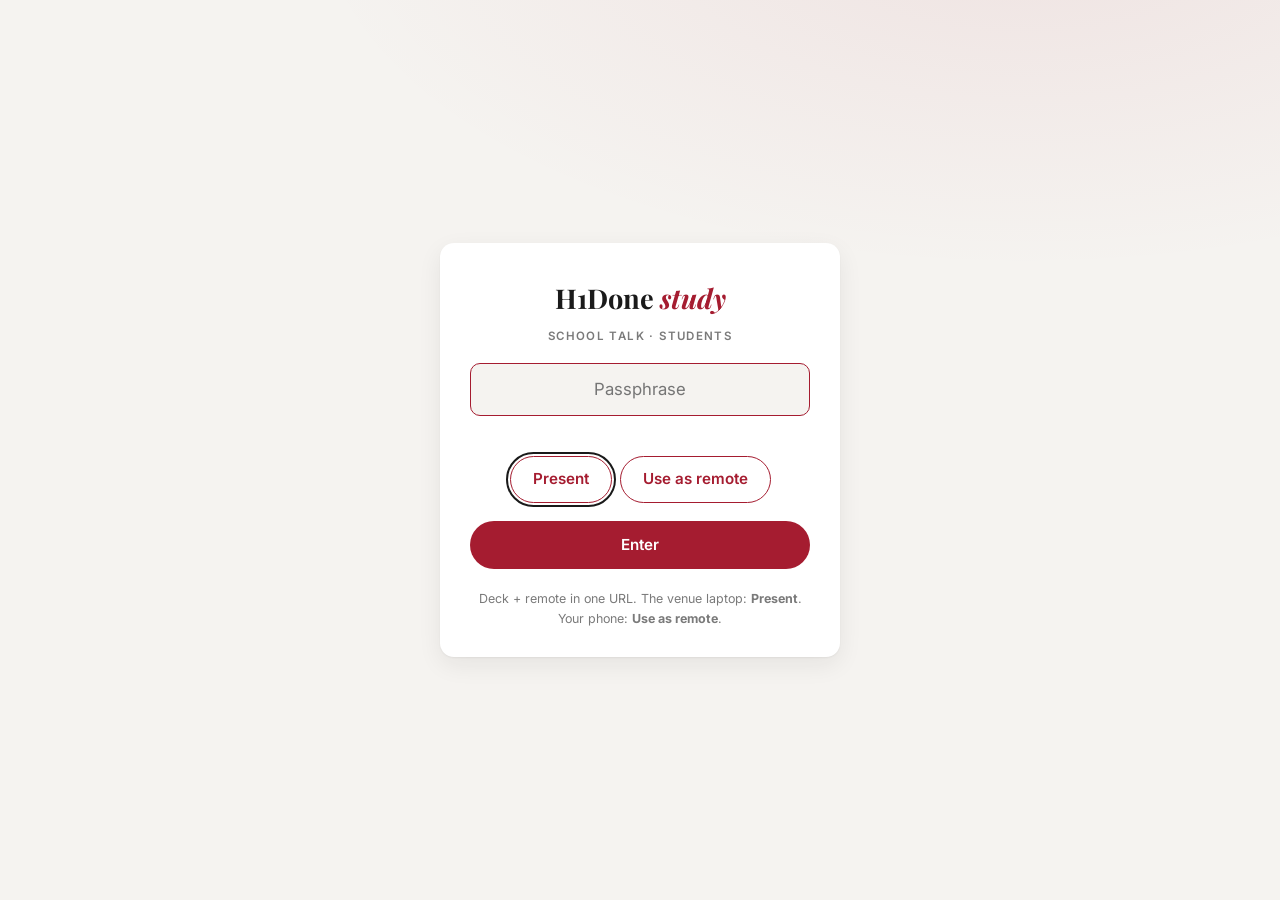
==== talk/index.html @ 98d1bc19 "feat(talk): talk platform + student deck + phone remote (Ballybunion Fri 18) - One URL: password gat" ====
<!doctype html>
<html lang="en-IE">
<head>
  <meta charset="utf-8">
  <meta name="viewport" content="width=device-width, initial-scale=1, viewport-fit=cover">
  <title>H1Done Talk — Study Smarter with AI</title>
  <meta name="description" content="H1Done school talk deck — student session. Study smarter with AI, not harder.">
  <meta name="theme-color" content="#A51C30">
  <meta name="robots" content="noindex">
  <link rel="preconnect" href="https://fonts.googleapis.com">
  <link rel="preconnect" href="https://fonts.gstatic.com" crossorigin>
  <link href="https://fonts.googleapis.com/css2?family=Inter:wght@400;500;600;700;800;900&family=Playfair+Display:ital,wght@0,500;0,600;0,700;1,500;1,600&display=swap" rel="stylesheet">
  <link rel="stylesheet" href="talk.css">
</head>
<body>
  <div id="app" class="app"></div>
  <div id="toast" class="toast" role="status" aria-live="polite"></div>
  <script src="vendor/mqtt.min.js"></script>
  <script src="app.js"></script>
</body>
</html>
---- talk/talk.css ----
/* H1Done Talk — deck + remote. Brand tokens reused from the H1Done Projects demo. */

:root {
  --crimson: #A51C30;
  --crimson-dark: #8B1728;
  --accent: #C4354A;
  --bg: #F5F3F0;
  --bg-alt: #E8E4E0;
  --card: #FFFFFF;
  --ink: #1A1A1A;
  --muted: #7A7A7A;
  --ok: #2E7D4F;
  --stalled: #C77D1F;
  --stuck: #B3372E;
  --raised: #1F7A8C;
  --radius: 14px;
  --shadow: 0 1px 2px rgba(26, 26, 26, 0.05), 0 8px 24px rgba(26, 26, 26, 0.07);
}

* { box-sizing: border-box; }
html { -webkit-text-size-adjust: 100%; }

html[data-theme="dark"] {
  --crimson: #E0687C;
  --crimson-dark: #C4354A;
  --accent: #E0687C;
  --bg: #16181D;
  --bg-alt: #262A32;
  --card: #1D2027;
  --ink: #ECEDEF;
  --muted: #9AA1AD;
  --ok: #6FCE97;
  --stalled: #E5A44F;
  --stuck: #E0687C;
  --raised: #6BB8CB;
  --shadow: 0 1px 2px rgba(0, 0, 0, 0.4), 0 8px 24px rgba(0, 0, 0, 0.35);
}

body {
  margin: 0;
  background: var(--bg);
  color: var(--ink);
  font: 16px/1.6 "Inter", system-ui, -apple-system, sans-serif;
  overflow: hidden;
  height: 100vh;
  height: 100dvh;
}

h1, h2, h3 { font-family: "Playfair Display", Georgia, serif; line-height: 1.18; letter-spacing: -0.01em; }
a { color: var(--crimson); text-decoration: none; }
a:hover { text-decoration: underline; }

/* ---------- app shell ---------- */

.app { height: 100vh; height: 100dvh; }

.view { height: 100vh; height: 100dvh; display: flex; flex-direction: column; }

/* ---------- gate ---------- */

.gate-wrap {
  height: 100vh; height: 100dvh;
  display: flex; align-items: center; justify-content: center;
  padding: 20px;
  background:
    radial-gradient(1200px 600px at 80% -10%, rgba(165, 28, 48, 0.08), transparent 60%),
    var(--bg);
}

.gate-card {
  background: var(--card); border-radius: var(--radius); box-shadow: var(--shadow);
  padding: 34px 30px 28px; width: 100%; max-width: 400px; text-align: center;
}

.gate-brand { font-family: "Playfair Display", Georgia, serif; font-weight: 700; font-size: 1.7rem; }
.gate-brand span { color: var(--crimson); font-style: italic; }
.gate-kicker { font-size: 0.72rem; font-weight: 600; text-transform: uppercase; letter-spacing: 0.12em; color: var(--muted); margin: 6px 0 18px; }

.gate-input {
  width: 100%; font: inherit; font-size: 1.05rem; text-align: center;
  padding: 12px 14px; border-radius: 10px; border: 1.5px solid var(--bg-alt);
  background: var(--bg); color: var(--ink); outline: none;
}
.gate-input:focus { border-color: var(--crimson); }
.gate-err { color: var(--stuck); font-size: 0.85rem; min-height: 1.2em; margin: 8px 0 4px; }

.btn {
  display: inline-block; font: inherit; font-weight: 600; font-size: 0.95rem;
  background: var(--crimson); color: #fff; border: none; border-radius: 999px;
  padding: 12px 26px; cursor: pointer;
}
.btn:hover { background: var(--crimson-dark); }
.btn:disabled { opacity: 0.5; cursor: default; }
.btn.ghost {
  background: transparent; color: var(--crimson);
  border: 1.5px solid var(--crimson); padding: 10px 22px;
}
.btn.small { padding: 8px 16px; font-size: 0.85rem; }
.btn.full { width: 100%; }

.gate-role { margin-top: 16px; display: flex; gap: 8px; justify-content: center; }
.gate-role .btn.active { outline: 2px solid var(--ink); outline-offset: 2px; }

.gate-foot { margin-top: 20px; font-size: 0.78rem; color: var(--muted); }

/* ---------- deck ---------- */

.deck-head {
  display: flex; align-items: center; justify-content: space-between; gap: 12px;
  padding: 10px 18px;
}

.deck-brand { font-family: "Playfair Display", Georgia, serif; font-weight: 700; font-size: 1.05rem; color: var(--ink); white-space: nowrap; }
.deck-brand span { color: var(--crimson); font-style: italic; }

.head-btns { display: flex; align-items: center; gap: 6px; }
.icon-btn {
  font: inherit; font-size: 0.8rem; font-weight: 600; color: var(--muted);
  background: transparent; border: 1px solid var(--bg-alt); border-radius: 999px;
  padding: 5px 12px; cursor: pointer; white-space: nowrap;
}
.icon-btn:hover { color: var(--crimson); border-color: var(--crimson); }
.icon-btn.on { color: #fff; background: var(--crimson); border-color: var(--crimson); }

.deck-stage { flex: 1; position: relative; overflow: hidden; }

.slide {
  position: absolute; inset: 0;
  padding: 0 7vw;
  display: none; flex-direction: column; justify-content: center; align-items: flex-start;
  overflow-y: auto;
}
.slide.on { display: flex; }
.slide.centered { align-items: center; text-align: center; }

.eyebrow {
  font-size: clamp(10px, 1.4vh, 13px); font-weight: 700; text-transform: uppercase;
  letter-spacing: 0.16em; color: var(--crimson); margin: 0 0 1.6vh;
}

.slide h1 {
  font-size: clamp(28px, 7.2vh, 66px); margin: 0 0 2vh; font-weight: 600;
}
.slide h2 {
  font-size: clamp(22px, 5.4vh, 48px); margin: 0 0 2.4vh; font-weight: 600;
}
.slide .sub { font-size: clamp(14px, 2.2vh, 20px); color: var(--muted); margin: 0 0 2.6vh; max-width: 60ch; }

.italic { font-style: italic; }
.crim { color: var(--crimson); }
.mut { color: var(--muted); }

/* title slide */
.title-brand { font-family: "Playfair Display", Georgia, serif; font-weight: 700; font-size: clamp(30px, 7vh, 62px); }
.title-brand span { color: var(--crimson); font-style: italic; }
.title-rule { width: 64px; height: 4px; background: var(--crimson); border-radius: 2px; margin: 2.4vh 0; }

/* hook stat cards */
.stats { display: grid; grid-template-columns: repeat(4, 1fr); gap: clamp(10px, 1.6vw, 22px); width: 100%; margin: 1vh 0 2.2vh; }
.stat {
  background: var(--card); border-radius: var(--radius); box-shadow: var(--shadow);
  padding: clamp(10px, 1.8vh, 20px) clamp(12px, 1.4vw, 20px);
  border-top: 4px solid var(--crimson);
}
.stat .big { font-size: clamp(20px, 4.2vh, 42px); font-weight: 800; letter-spacing: -0.02em; white-space: nowrap; }
.stat .big .vs { color: var(--muted); font-weight: 600; font-size: 0.6em; }
.stat .big .bad { color: var(--crimson); }
.stat .big .good { color: var(--ok); }
.stat p { font-size: clamp(10px, 1.55vh, 14px); color: var(--muted); margin: 0.8vh 0 0; line-height: 1.45; }

/* technique slides */
.tech-head { display: flex; align-items: baseline; gap: 14px; flex-wrap: wrap; }
.tech-num { font-family: "Playfair Display", Georgia, serif; font-style: italic; font-size: clamp(22px, 5.4vh, 48px); color: var(--crimson); }
.tools { display: flex; gap: 10px; flex-wrap: wrap; margin: 1.6vh 0 2vh; }
.tool-chip {
  background: var(--card); border: 1px solid var(--bg-alt); border-radius: 999px;
  box-shadow: var(--shadow); padding: 0.9vh 18px;
  font-size: clamp(11px, 1.8vh, 16px); font-weight: 600; color: var(--ink); white-space: nowrap;
}
.tool-chip b { color: var(--crimson); font-weight: 700; }
.tech-steps { margin: 0; padding: 0; list-style: none; width: 100%; max-width: 900px; }
.tech-steps li {
  position: relative; padding-left: 30px; margin: 0 0 1.5vh;
  font-size: clamp(13px, 2.2vh, 20px); line-height: 1.5;
}
.tech-steps li::before {
  content: ""; position: absolute; left: 0; top: 0.55em;
  width: 10px; height: 10px; border-radius: 50%; background: var(--crimson);
}
.trap {
  border-left: 5px solid var(--stalled); background: var(--card); border-radius: 0 12px 12px 0;
  box-shadow: var(--shadow); padding: 1.4vh 20px; margin-top: 1.8vh; max-width: 900px; width: 100%;
  font-size: clamp(12px, 1.9vh, 17px);
}
.trap b { text-transform: uppercase; font-size: 0.72em; letter-spacing: 0.1em; color: var(--stalled); display: block; margin-bottom: 2px; }

/* why slide: two columns */
.why-grid { display: grid; grid-template-columns: 1fr 1fr; gap: clamp(12px, 1.6vw, 24px); width: 100%; margin-bottom: 2vh; }
.why-col { border-radius: var(--radius); padding: clamp(12px, 2vh, 22px); min-height: 20vh; }
.why-col.win { background: rgba(46, 125, 79, 0.08); border: 1.5px solid rgba(46, 125, 79, 0.35); }
.why-col.cost { background: rgba(179, 55, 46, 0.07); border: 1.5px solid rgba(179, 55, 46, 0.3); }
.why-col h3 { font-size: clamp(15px, 2.6vh, 22px); margin: 0 0 1vh; }
.why-col h3 .mark { font-family: "Playfair Display", serif; font-style: italic; font-size: 1.5em; margin-right: 8px; }
.why-col.win h3 .mark { color: var(--ok); }
.why-col.cost h3 .mark { color: var(--stuck); }
.why-line { border-bottom: 1.5px dashed var(--bg-alt); height: 4.6vh; }
.why-example {
  font-size: clamp(11px, 1.8vh, 16px); color: var(--muted); background: var(--card);
  border-radius: 10px; padding: 1.2vh 16px; max-width: 900px; width: 100%; box-shadow: var(--shadow);
}
.why-example .lab { text-transform: uppercase; font-size: 0.68em; letter-spacing: 0.12em; font-weight: 700; color: var(--crimson); display: block; margin-bottom: 2px; }

/* demo slide */
.qr-box { background: #fff; border-radius: 12px; padding: 10px; box-shadow: var(--shadow); width: clamp(150px, 24vh, 240px); }
.qr-box img { display: block; width: 100%; border-radius: 6px; }
.demo-split { display: flex; gap: clamp(20px, 4vw, 60px); align-items: center; }
.demo-copy { max-width: 620px; }

/* close slide */
.close-tag {
  font-family: "Playfair Display", Georgia, serif; font-style: italic; font-weight: 600;
  font-size: clamp(22px, 5.6vh, 52px); line-height: 1.3; max-width: 26ch; margin: 0 0 3vh;
}
.cta-row { display: flex; gap: 12px; flex-wrap: wrap; justify-content: center; }

/* slide footer strip */
.slide-foot {
  position: absolute; left: 7vw; right: 7vw; bottom: 2.6vh;
  display: flex; justify-content: space-between; align-items: center;
  font-size: clamp(9px, 1.4vh, 12px); color: var(--muted); letter-spacing: 0.08em;
}
.slide-foot .beat { text-transform: uppercase; font-weight: 600; }

/* ladder slide (benchmark bars, from the ai-in-schools deck) */
.brow { display: grid; grid-template-columns: minmax(150px, 250px) 1fr 90px; align-items: center; gap: 12px; margin: 1.4vh 0; }
.brow .lbl { font-size: clamp(11px, 1.8vh, 16px); font-weight: 600; text-align: right; line-height: 1.3; }
.brow .lbl small { display: block; font-weight: 400; color: var(--muted); font-size: 0.78em; }
.track { background: var(--bg-alt); border-radius: 7px; height: clamp(16px, 2.6vh, 26px); position: relative; overflow: hidden; }
.fill { height: 100%; border-radius: 7px; }
.f-r { background: var(--crimson); }
.f-a { background: var(--stalled); }
.f-g { background: var(--ok); }
.brow .val { font-size: clamp(12px, 2vh, 17px); font-weight: 800; font-variant-numeric: tabular-nums; }
.brow .val small { color: var(--muted); font-weight: 600; font-size: 0.78em; display: block; }
.take {
  border-left: 5px solid var(--ok); background: var(--card); border-radius: 0 12px 12px 0;
  box-shadow: var(--shadow); padding: 1.4vh 20px; margin-top: 2vh; max-width: 980px; width: 100%;
  font-size: clamp(13px, 2.2vh, 20px); font-weight: 600;
}

/* stub outline (teacher deck placeholders) */
.stub {
  border: 2px dashed var(--bg-alt); border-radius: var(--radius);
  padding: 3vh 24px; color: var(--muted); width: 100%; max-width: 900px;
  font-size: clamp(12px, 2vh, 17px);
}
.stub b { color: var(--stalled); }

/* placeholder chip */
.ph {
  display: inline-flex; align-items: center; gap: 8px;
  border: 2px dashed var(--stalled); border-radius: 999px;
  color: var(--stalled); font-weight: 600; font-size: clamp(11px, 1.8vh, 15px);
  padding: 1vh 20px; background: transparent; cursor: pointer; font-family: inherit;
}
.ph b { letter-spacing: 0.02em; }

/* ---------- remote ---------- */

.remote { display: flex; flex-direction: column; height: 100vh; height: 100dvh; }
.remote-top {
  padding: 10px 14px; display: flex; align-items: center; justify-content: space-between;
  border-bottom: 1px solid var(--bg-alt);
}
.remote-top .deck-brand { font-size: 0.95rem; }
.remote-status { font-size: 0.68rem; font-weight: 600; letter-spacing: 0.08em; text-transform: uppercase; }
.remote-status .dot { display: inline-block; width: 8px; height: 8px; border-radius: 50%; margin-right: 6px; background: var(--stuck); vertical-align: 1px; }
.remote-status.ok .dot { background: var(--ok); }

.remote-cards { flex: 1; overflow-y: auto; padding: 14px 14px 20px; -webkit-overflow-scrolling: touch; }

.remote-now {
  background: var(--card); border-radius: var(--radius); box-shadow: var(--shadow);
  border-left: 5px solid var(--crimson); padding: 16px 18px; margin-bottom: 14px;
}
.remote-card-k { text-transform: uppercase; letter-spacing: 0.14em; font-size: 0.62rem; font-weight: 700; color: var(--crimson); margin: 0 0 8px; }
.remote-now .rt { font-family: "Playfair Display", Georgia, serif; font-weight: 600; font-size: 1.2rem; line-height: 1.3; }
.remote-notes { margin: 10px 0 0; padding: 0; list-style: none; }
.remote-notes li {
  position: relative; padding-left: 16px; margin-bottom: 7px;
  font-size: 0.86rem; line-height: 1.5; color: var(--ink);
}
.remote-notes li::before { content: ""; position: absolute; left: 0; top: 0.55em; width: 7px; height: 7px; border-radius: 50%; background: var(--crimson); }
.remote-notes li.dim { color: var(--muted); }
.remote-clock {
  font-variant-numeric: tabular-nums; font-weight: 800; color: var(--crimson);
  float: right; font-size: 0.95rem; margin-left: 10px;
}
.remote-next {
  background: var(--card); border-radius: var(--radius); box-shadow: var(--shadow);
  border-left: 5px solid var(--bg-alt); padding: 14px 18px; opacity: 0.85;
}
.remote-next .rt { font-weight: 600; font-size: 1rem; }

.remote-taps { display: flex; gap: 8px; padding: 10px 14px calc(14px + env(safe-area-inset-bottom)); border-top: 1px solid var(--bg-alt); }
.remote-taps .btn { flex: 1; padding: 16px 10px; font-size: 1rem; }
.remote-taps .btn.ghost { flex: 0 0 64px; font-size: 1.2rem; padding: 10px 0; }

/* ---------- toast ---------- */

.toast {
  position: fixed; left: 50%; bottom: 26px; transform: translateX(-50%) translateY(20px);
  background: var(--ink); color: var(--bg); border-radius: 999px; padding: 9px 20px;
  font-size: 0.85rem; font-weight: 500; opacity: 0; pointer-events: none;
  transition: opacity 0.25s, transform 0.25s; z-index: 90; max-width: 88vw; text-align: center;
}
html[data-theme="dark"] .toast { background: var(--card); color: var(--ink); box-shadow: var(--shadow); }
.toast.show { opacity: 1; transform: translateX(-50%) translateY(0); }

/* ---------- print → PDF fallback ---------- */

@media print {
  body { overflow: visible; height: auto; background: #fff; }
  .deck-head, .slide-foot, .remote, .gate-wrap, .toast, .head-btns { display: none !important; }
  .deck-stage { position: static; overflow: visible; }
  .slide {
    display: flex !important; position: relative; inset: auto;
    height: 186mm; min-height: 186mm; max-height: 186mm; overflow: hidden;
    page-break-after: always; break-after: page;
    padding: 0 18mm;
  }
  .slide.centered { text-align: center; align-items: center; }
  .slide h1 { font-size: 34pt; }
  .slide h2 { font-size: 28pt; }
  .stat .big { font-size: 20pt; white-space: normal; }
  .stat p { font-size: 9pt; }
  .slide .sub, .tech-steps li, .why-example, .trap { font-size: 11pt; }
  .tool-chip { font-size: 9pt; padding: 4px 12px; }
  .stats { grid-template-columns: repeat(4, 1fr); gap: 8px; }
  .why-grid { gap: 10px; }
  .why-col { min-height: 60mm; }
  .ph { border-style: solid; border-color: var(--muted); color: var(--muted); }
  .qr-box { width: 42mm; }
  .demo-split { gap: 10mm; }
}
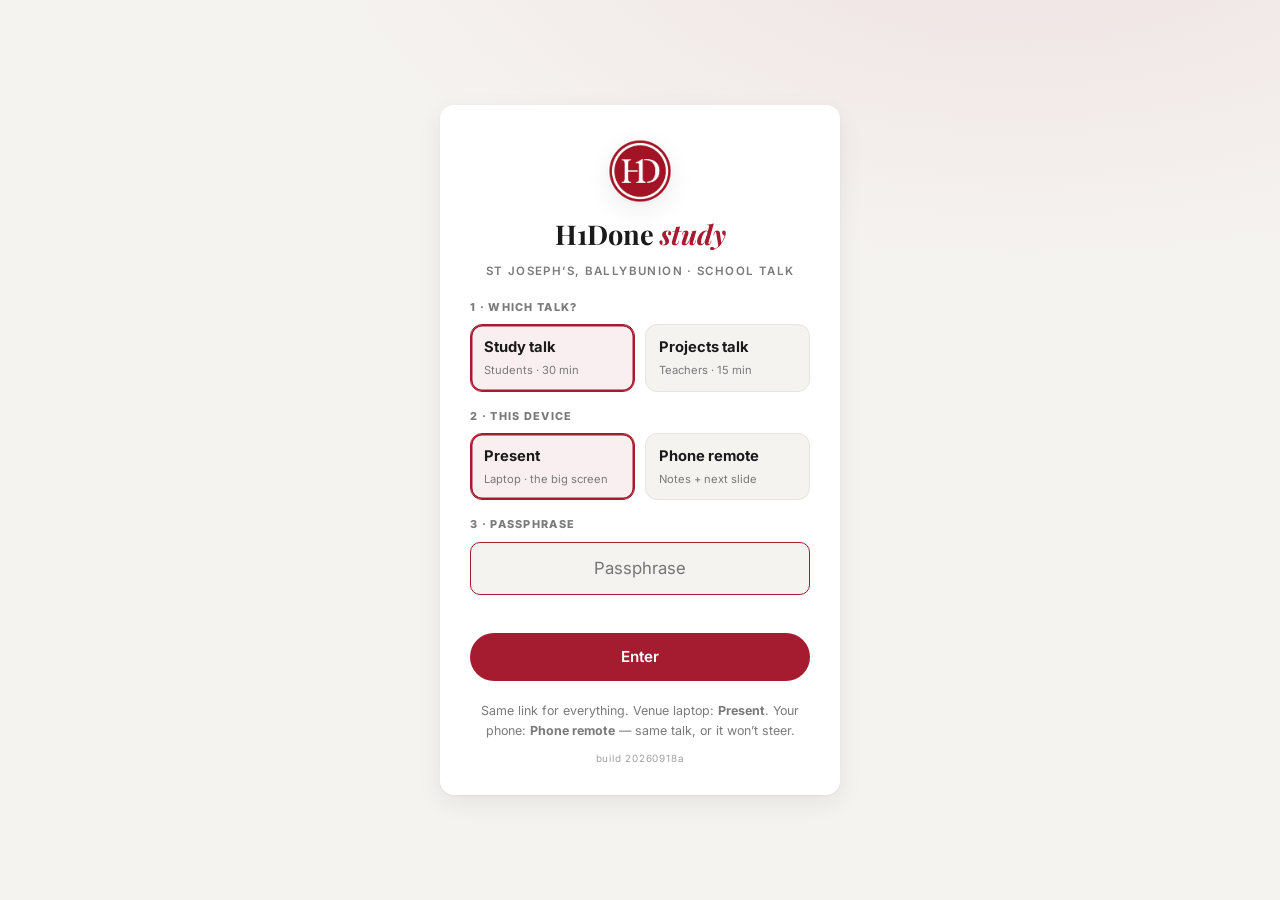
==== commit db152d27: "feat(talk): one launcher for both decks, student post-quiz, room data in the notes - launcher: pick " ====
--- a/talk/index.html
+++ b/talk/index.html
@@ -3,19 +3,20 @@
 <head>
   <meta charset="utf-8">
   <meta name="viewport" content="width=device-width, initial-scale=1, viewport-fit=cover">
-  <title>H1Done Talk — Study Smarter with AI</title>
-  <meta name="description" content="H1Done school talk deck — student session. Study smarter with AI, not harder.">
+  <title>H1Done — school talk</title>
+  <meta name="description" content="H1Done school talk — student study talk and teacher projects talk, one launcher.">
   <meta name="theme-color" content="#A51C30">
   <meta name="robots" content="noindex">
+  <meta http-equiv="Cache-Control" content="no-cache, must-revalidate">
   <link rel="preconnect" href="https://fonts.googleapis.com">
   <link rel="preconnect" href="https://fonts.gstatic.com" crossorigin>
   <link href="https://fonts.googleapis.com/css2?family=Inter:wght@400;500;600;700;800;900&family=Playfair+Display:ital,wght@0,500;0,600;0,700;1,500;1,600&display=swap" rel="stylesheet">
-  <link rel="stylesheet" href="talk.css">
+  <link rel="stylesheet" href="talk.css?v=20260918a">
 </head>
 <body>
   <div id="app" class="app"></div>
   <div id="toast" class="toast" role="status" aria-live="polite"></div>
   <script src="vendor/mqtt.min.js"></script>
-  <script src="app.js"></script>
+  <script src="app.js?v=20260918a"></script>
 </body>
 </html>
--- a/talk/talk.css
+++ b/talk/talk.css
@@ -101,6 +101,25 @@
 .gate-role { margin-top: 16px; display: flex; gap: 8px; justify-content: center; }
 .gate-role .btn.active { outline: 2px solid var(--ink); outline-offset: 2px; }
 
+/* launcher: pick the talk, then the device */
+.gate-step {
+  margin: 16px 0 8px; text-align: left; font-size: 0.68rem; font-weight: 800;
+  text-transform: uppercase; letter-spacing: 0.12em; color: var(--muted);
+}
+.gate-pick { display: grid; grid-template-columns: 1fr 1fr; gap: 10px; }
+.gate-pick .pick {
+  font: inherit; text-align: left; cursor: pointer; padding: 11px 13px; border-radius: 12px;
+  border: 1.5px solid var(--bg-alt); background: var(--bg); color: var(--ink);
+}
+.gate-pick .pick b { display: block; font-size: 0.92rem; font-weight: 700; }
+.gate-pick .pick small { display: block; margin-top: 2px; font-size: 0.7rem; color: var(--muted); }
+.gate-pick .pick:hover { border-color: var(--crimson); }
+.gate-pick .pick.active {
+  border-color: var(--crimson); background: rgba(165, 28, 48, 0.07);
+  box-shadow: inset 0 0 0 1.5px var(--crimson);
+}
+.gate-build { margin-top: 10px; font-size: 0.62rem; letter-spacing: 0.08em; color: var(--muted); opacity: 0.7; }
+
 .gate-foot { margin-top: 20px; font-size: 0.78rem; color: var(--muted); }
 
 /* ---------- deck ---------- */
@@ -230,6 +249,77 @@
   font-size: clamp(9px, 1.4vh, 12px); color: var(--muted); letter-spacing: 0.08em;
 }
 .slide-foot .beat { text-transform: uppercase; font-weight: 600; }
+
+/* H1D round logo marks */
+.brand-mark { width: 26px; height: 26px; border-radius: 50%; vertical-align: -7px; margin-right: 8px; box-shadow: var(--shadow); }
+.foot-mark { width: 22px; height: 22px; vertical-align: -6px; margin-right: 0; opacity: 0.9; }
+.gate-logo { width: 64px; height: 64px; border-radius: 50%; margin: 0 auto 10px; display: block; box-shadow: var(--shadow); }
+.remote-top .brand-mark { width: 22px; height: 22px; vertical-align: -6px; }
+.deck-brand { display: inline-flex; align-items: center; }
+
+/* diagrams (inline SVG) */
+.diag { width: 100%; max-width: 680px; height: auto; display: block; margin: 0.6vh 0 1.2vh; }
+.diag text { font-family: "Inter", sans-serif; }
+.diag-img { max-width: 100%; background: var(--card); border-radius: var(--radius); box-shadow: var(--shadow); padding: 12px; }
+.side-split { display: flex; gap: clamp(14px, 2vw, 30px); align-items: center; width: 100%; }
+.side-split .side-media { flex: 0 0 clamp(220px, 30vw, 400px); min-width: 0; }
+.side-split .side-media .diag-img { width: 100%; max-width: 100%; margin: 0; }
+.side-split .side-body { flex: 1; min-width: 0; }
+@media (max-width: 900px), (max-height: 620px) {
+  .side-split { flex-direction: column; }
+  .side-split .side-media { flex: 0 0 auto; width: 100%; }
+}
+.diag-split { display: flex; gap: clamp(14px, 2vw, 30px); align-items: center; justify-content: center; width: 100%; }
+.diag-split .diag { max-width: 250px; margin: 0; flex-shrink: 0; }
+.diag-split .stats-v { display: grid; grid-template-columns: 1fr; gap: clamp(8px, 1.4vh, 14px); flex: 1; min-width: 0; }
+.diag-split .stats-v .stat p { font-size: clamp(10px, 1.6vh, 14px); }
+@media (max-width: 900px), (max-height: 560px) {
+  .diag-split { flex-direction: column; align-items: stretch; }
+  .diag-split .diag { max-width: 100%; }
+}
+
+/* AA chart cards (not-all-AI slide) */
+.one-line { white-space: nowrap; overflow: hidden; text-overflow: ellipsis; max-width: 100%; }
+@media (max-width: 1100px) { .one-line { white-space: normal; } }
+.aa-grid { display: grid; grid-template-columns: 1fr 1fr; gap: clamp(8px, 1.2vw, 16px); width: 100%; margin: 0.4vh 0 1vh; }
+.aa-card {
+  background: var(--card); border-radius: var(--radius); box-shadow: var(--shadow);
+  padding: clamp(6px, 1vh, 12px); margin: 0; overflow: hidden;
+}
+.aa-card img { width: 100%; max-height: 30vh; object-fit: contain; border-radius: 8px; display: block; }
+.aa-card figcaption { font-size: clamp(9px, 1.4vh, 12px); color: var(--muted); margin-top: 4px; line-height: 1.4; }
+@media (max-height: 700px) { .aa-card figcaption { display: none; } }
+@media print { .aa-card { break-inside: avoid; } }
+
+/* evidence strip */
+.evidence {
+  margin-top: 1.6vh; max-width: 900px; width: 100%;
+  background: color-mix(in srgb, var(--raised) 8%, transparent);
+  border-left: 4px solid var(--raised); border-radius: 0 10px 10px 0;
+  padding: 1vh 16px; font-size: clamp(9px, 1.5vh, 13px); color: var(--muted); line-height: 1.6;
+}
+.evidence .lab {
+  text-transform: uppercase; letter-spacing: 0.12em; font-weight: 700;
+  color: var(--raised); font-size: 0.72em; margin-right: 10px;
+}
+.evidence .sep { margin: 0 8px; color: var(--bg-alt); }
+
+/* loop chips */
+.loop-row { display: flex; align-items: stretch; gap: clamp(6px, 1vw, 14px); flex-wrap: wrap; margin: 1.6vh 0 1vh; position: relative; }
+.loop-step {
+  background: var(--card); border-radius: var(--radius); box-shadow: var(--shadow);
+  border-top: 4px solid var(--crimson); padding: 1.4vh 18px;
+  font-weight: 700; font-size: clamp(13px, 2.2vh, 20px); line-height: 1.25;
+}
+.loop-step small { display: block; font-weight: 500; color: var(--muted); font-size: 0.62em; margin-top: 2px; }
+.loop-step.loop-back { border-top-color: var(--ok); }
+.loop-arrow { align-self: center; font-size: clamp(16px, 3vh, 28px); color: var(--crimson); font-weight: 700; }
+.loop-wrap { position: relative; width: 100%; max-width: 900px; height: 56px; margin: -0.4vh 0 0; }
+.loop-back-arc { position: absolute; inset: 0; width: 100%; height: 100%; }
+.loop-back-label {
+  position: absolute; left: 55%; top: 62%; transform: translateX(-50%);
+  font-size: clamp(11px, 1.8vh, 15px); color: var(--ok); font-weight: 600; white-space: nowrap;
+}
 
 /* ladder slide (benchmark bars, from the ai-in-schools deck) */
 .brow { display: grid; grid-template-columns: minmax(150px, 250px) 1fr 90px; align-items: center; gap: 12px; margin: 1.4vh 0; }
@@ -298,13 +388,43 @@
 }
 .remote-next {
   background: var(--card); border-radius: var(--radius); box-shadow: var(--shadow);
-  border-left: 5px solid var(--bg-alt); padding: 14px 18px; opacity: 0.85;
+  border-left: 5px solid var(--bg-alt); padding: 14px 18px; opacity: 0.95;
 }
 .remote-next .rt { font-weight: 600; font-size: 1rem; }
+.remote-visual {
+  margin-top: 10px; border: 1px solid var(--bg-alt); border-radius: 10px; overflow: hidden;
+  background: var(--bg); position: relative; height: 118px;
+}
+.remote-visual iframe { width: 1280px; height: 800px; border: 0; transform-origin: 0 0; pointer-events: none; position: absolute; left: 0; top: 0; }
+.remote-visual .rv-skel {
+  position: absolute; inset: 0; display: flex; align-items: center; justify-content: center;
+  color: var(--muted); font-size: 0.75rem; gap: 8px;
+}
+.remote-visual img.rv-img { position: absolute; inset: 0; width: 100%; height: 100%; object-fit: cover; opacity: 0.5; }
+.remote-visual .rv-label { position: absolute; right: 6px; bottom: 4px; font-size: 0.6rem; color: var(--muted); }
 
 .remote-taps { display: flex; gap: 8px; padding: 10px 14px calc(14px + env(safe-area-inset-bottom)); border-top: 1px solid var(--bg-alt); }
 .remote-taps .btn { flex: 1; padding: 16px 10px; font-size: 1rem; }
 .remote-taps .btn.ghost { flex: 0 0 64px; font-size: 1.2rem; padding: 10px 0; }
+
+/* ---------- lightbox ---------- */
+#lightbox {
+  display: none; position: fixed; inset: 0; z-index: 95;
+  background: rgba(20, 20, 20, 0.88); backdrop-filter: blur(6px);
+  align-items: center; justify-content: center; cursor: zoom-out; padding: 3vmin;
+}
+#lightbox img {
+  max-width: 96vw; max-height: 94vh; border-radius: 12px; box-shadow: 0 20px 80px rgba(0,0,0,0.5);
+  transform: scale(0.92); opacity: 0; transition: transform 0.18s, opacity 0.18s; background: #fff;
+}
+#lightbox.open img { transform: scale(1); opacity: 1; }
+#lightbox .lb-close {
+  position: absolute; top: 14px; right: 18px; background: rgba(255,255,255,0.14);
+  color: #fff; border: 1px solid rgba(255,255,255,0.35); border-radius: 50%;
+  width: 44px; height: 44px; font-size: 22px; cursor: pointer;
+}
+#lightbox .lb-close:hover { background: var(--crimson); }
+.aa-card, .qr-box, .side-media, .diag-img { cursor: zoom-in; }
 
 /* ---------- toast ---------- */
 
